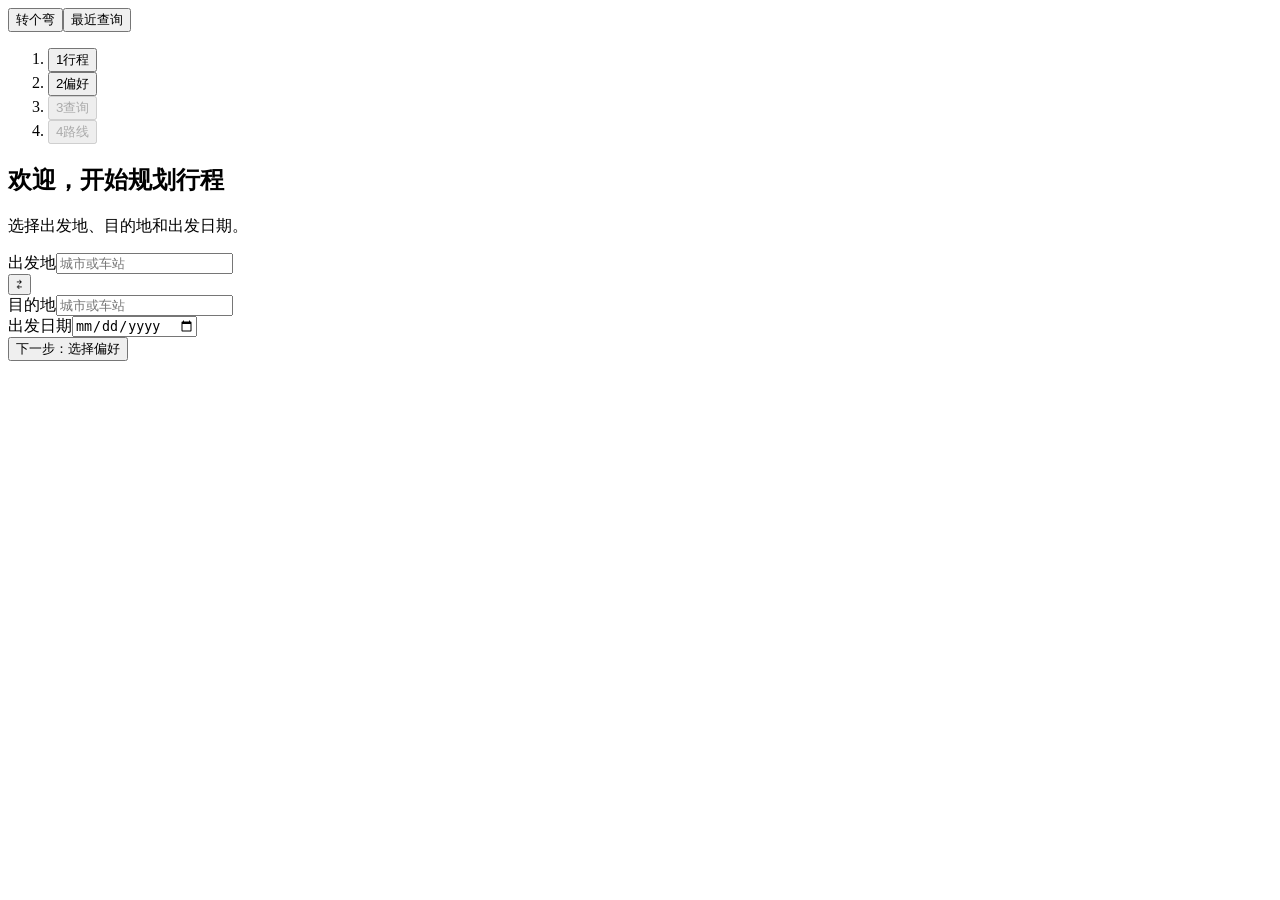
==== web/index.html @ ed067f0e "Release v1.0.0: railway transfer planner" ====
<!doctype html>
<html lang="zh-CN">
<head>
  <meta charset="utf-8">
  <meta name="viewport" content="width=device-width, initial-scale=1, viewport-fit=cover, interactive-widget=resizes-content">
  <meta name="theme-color" content="#ffffff">
  <meta name="description" content="选择行程、设置偏好，查询火车中转路线。">
  <title>转个弯 · 火车中转规划</title>
  <link rel="icon" href="/favicon.svg" type="image/svg+xml">
  <link rel="stylesheet" href="/style.css">
  <script src="/app.js" defer></script>
</head>
<body>
  <header class="site-header"><button type="button" class="brand" data-step="1">转个弯</button><button type="button" class="text-button" id="history-btn">最近查询</button></header>
  <nav class="step-nav" aria-label="行程规划步骤"><ol>
    <li><button type="button" data-step="1" aria-current="step"><span>1</span>行程</button></li>
    <li><button type="button" data-step="2"><span>2</span>偏好</button></li>
    <li><button type="button" data-step="3" disabled><span>3</span>查询</button></li>
    <li><button type="button" data-step="4" disabled><span>4</span>路线</button></li>
  </ol></nav>
  <main class="wizard">
    <form id="search-form" novalidate>
      <section class="step-page" id="step-1" aria-labelledby="trip-heading">
        <div class="page-heading"><h1 id="trip-heading" tabindex="-1">欢迎，开始规划行程</h1><p>选择出发地、目的地和出发日期。</p></div>
        <div class="station-row">
          <div class="field autocomplete"><label for="origin">出发地</label><input id="origin" name="origin" required placeholder="城市或车站" autocomplete="off" role="combobox" aria-autocomplete="list" aria-controls="origin-list" aria-expanded="false"><ul class="suggestions" id="origin-list" role="listbox" hidden></ul></div>
          <button class="swap-button" type="button" id="swap" aria-label="交换出发地和目的地">⇄</button>
          <div class="field autocomplete"><label for="destination">目的地</label><input id="destination" name="destination" required placeholder="城市或车站" autocomplete="off" role="combobox" aria-autocomplete="list" aria-controls="destination-list" aria-expanded="false"><ul class="suggestions" id="destination-list" role="listbox" hidden></ul></div>
        </div>
        <div class="field"><label for="date">出发日期</label><input id="date" name="date" type="date" required></div>
        <p class="error-message" id="trip-error" role="alert" hidden></p>
        <div class="page-actions"><button type="button" class="primary-button" id="next-preferences">下一步：选择偏好</button></div>
      </section>
      <section class="step-page" id="step-2" aria-labelledby="preferences-heading" hidden>
        <div class="page-heading"><h1 id="preferences-heading" tabindex="-1">选择出行偏好</h1></div>
        <div class="trip-summary"><span data-trip-summary></span><button type="button" class="text-button" data-step="1">修改行程</button></div>
        <p class="muted" id="editing-notice" hidden>修改条件将停止当前查询。</p>
        <fieldset class="mode-field"><legend>更在意什么</legend><div class="mode-grid" role="group" aria-label="行程偏好">
          <button type="button" class="mode active" data-mode="balanced" aria-pressed="true">均衡推荐</button>
          <button type="button" class="mode" data-mode="price" aria-pressed="false">价格优先</button>
          <button type="button" class="mode" data-mode="duration" aria-pressed="false">总耗时短</button>
          <button type="button" class="mode" data-mode="sleeper" aria-pressed="false">夜间卧铺</button>
        </div><input type="hidden" id="mode" value="balanced"></fieldset>
        <div class="row two time-options"><div class="field"><label for="time">最早出发时间</label><input id="time" name="time" type="time" value="08:00" required></div><div class="field"><label for="latest">最晚到达时间</label><input id="latest" name="latest" type="datetime-local" required></div></div>
        <div id="sleep-options" hidden><div class="field"><label for="min-sleep">夜间卧铺可休息时段至少</label><select id="min-sleep"><option value="240">4 小时</option><option value="300">5 小时</option><option value="360" selected>6 小时</option><option value="420">7 小时</option><option value="480">8 小时</option></select><p class="field-note">按 22:00—次日 08:00 内的卧铺乘车时段计算。</p></div>
            <div class="field"><label for="early-policy">凌晨换乘偏好</label><select id="early-policy"><option value="prefer">尽量避开（卧铺可 5 点后到站）</option><option value="strict">严格避开 00:00—06:00</option><option value="allow">不限制凌晨换乘</option></select></div>
</div>
          <details id="preferences"><summary>高级选项 <span id="advanced-count">未设置额外条件</span><span class="disclosure">展开</span></summary><div class="advanced">
            <div class="row two"><div class="field"><label for="depart-days">连续可出发天数</label><select id="depart-days"><option value="1">仅所选当天</option><option value="2">当天及次日</option><option value="3">连续 3 天</option></select></div><div class="field"><label for="budget">票价预算 / 元</label><input id="budget" type="number" min="1" max="100000" step="0.5" inputmode="decimal" placeholder="不限"></div></div>
            <div class="field autocomplete"><label for="via">中转城市或车站</label><input id="via" placeholder="例如：武汉" autocomplete="off" role="combobox" aria-autocomplete="list" aria-controls="via-list" aria-expanded="false"><ul class="suggestions" id="via-list" role="listbox" hidden></ul></div>
            <div class="field"><label class="sr-only" for="via-mode">中转城市条件</label><select id="via-mode"><option value="prefer">优先搜索这里，也接受其他城市</option><option value="must">必须在这里中转</option></select></div>
            <div class="row two"><div class="field"><label for="min-transfer">最短换乘 / 分钟</label><input id="min-transfer" type="number" min="20" max="600" value="45"></div><div class="field"><label for="max-transfer">最长等待 / 分钟</label><input id="max-transfer" type="number" min="20" max="1440" value="360"></div></div>
            <details class="stay-details"><summary>想在中转城市停一会儿？</summary><p>填写后作为停留时长限制，替代最长等待设置。</p><div class="row two"><div class="field"><label for="stay-min">至少停留 / 分钟</label><input id="stay-min" type="number" min="0" max="1440" placeholder="例如 240"></div><div class="field"><label for="stay-max">最多停留 / 分钟</label><input id="stay-max" type="number" min="0" max="1440" placeholder="例如 480"></div></div></details>
            <fieldset class="seat-field"><legend>接受的席别</legend><div class="seat-options">
              <label><input type="checkbox" name="seats" value="O" checked>二等座</label><label><input type="checkbox" name="seats" value="3" checked>硬卧</label><label><input type="checkbox" name="seats" value="4" checked>软卧</label><label><input type="checkbox" name="seats" value="F" checked>动卧</label><label><input type="checkbox" name="seats" value="I" checked>一等卧</label><label><input type="checkbox" name="seats" value="J" checked>二等卧</label><label><input type="checkbox" name="seats" value="M">一等座</label><label><input type="checkbox" name="seats" value="9">商务座</label><label><input type="checkbox" name="seats" value="1">硬座</label><label><input type="checkbox" name="seats" value="WZ">无座</label>
            </div></fieldset>
            <div class="field"><label for="exclude">避开这些中转城市</label><input id="exclude" placeholder="多个城市用逗号分隔"></div>
            <label class="check-row"><input id="cross" type="checkbox"><span>接受同城换站<small>至少预留 120 分钟，市内交通需自行核实</small></span></label>

            <label class="check-row"><input id="unavailable" type="checkbox"><span>也看无票或状态待确认的路线<small>作为备选参考，与全程有票的方案区分</small></span></label>
          </div></details>

        <p id="form-error" class="error-message" role="alert" hidden></p>
        <div class="page-actions"><button type="button" class="secondary-button" data-step="1">上一步</button><button class="primary-button" id="search-button" type="submit">开始寻找路线</button></div>
      </section>
    </form>
    <section class="step-page" id="step-3" aria-labelledby="progress-heading" hidden>
      <div class="page-heading"><h1 id="progress-heading" tabindex="-1">正在寻找路线</h1></div>
      <div class="trip-summary"><span data-search-summary></span></div>
      <div id="loading" class="progress-content" role="status"><div class="progress-label"><strong id="progress-message">准备查询</strong><span id="progress-percent">0%</span></div><progress id="progress" max="100" value="0"></progress><ol class="query-stages"><li>查询列车</li><li>组合路线</li><li>核验票价</li></ol></div>
      <p id="progress-note" class="muted">按实际乘车日期查询余票与票价。</p>
      <p id="progress-error" class="error-message" role="alert" hidden></p>
      <div class="page-actions"><button type="button" class="secondary-button" data-step="2">返回偏好</button><button type="button" class="text-button" id="cancel-button">停止查询</button><button type="button" class="primary-button" id="retry-button" hidden>重新查询</button><button type="button" class="primary-button" id="view-results" data-step="4" hidden>查看路线</button></div>
    </section>
    <section class="step-page results-page" id="step-4" aria-labelledby="results-heading" hidden>
      <div class="page-heading result-heading"><div><h1 id="results-heading" tabindex="-1">路线结果</h1><p id="result-summary"></p></div><div class="result-actions"><button type="button" class="text-button" id="share">分享条件</button><button type="button" class="secondary-button" data-step="2">修改条件</button></div></div>
      <div id="active-filters" class="filter-tags" hidden></div>
      <div id="results-content">
        <div class="list-toolbar"><p id="result-count"></p><label for="sort" class="sr-only">路线排序</label><select id="sort"><option value="balanced">均衡推荐</option><option value="price">已核验价格最低</option><option value="duration">总耗时最短</option><option value="arrival">最早到达</option><option value="sleeper">卧铺达标 · 少占白天</option></select></div>
        <div id="route-list" class="route-list" aria-live="polite"></div>
        <div id="empty-state" class="empty-state" hidden><h2>未找到符合条件的路线</h2><p id="empty-hint"></p><button type="button" class="secondary-button" id="relax">修改偏好</button></div>
        <details class="scope-box" id="scope-box"><summary><span id="scope-summary">查询范围与数据说明</span></summary><div id="scope-content"></div></details>
      </div>
    </section>
  </main>
  <div id="compare-bar" class="compare-bar" hidden><span>已选 <b id="compare-count">0</b> 条路线</span><button class="text-button" id="clear-compare">清空</button><button class="primary-button" id="open-compare">对比路线</button></div>
  <dialog id="detail-dialog"><div class="dialog-heading"><h2 id="dialog-title">路线对比</h2><button type="button" class="icon-button close-dialog" aria-label="关闭">×</button></div><div id="dialog-content"></div></dialog>
  <dialog id="history-dialog"><div class="dialog-heading"><h2>最近查询</h2><button type="button" class="icon-button close-dialog" aria-label="关闭">×</button></div><p class="muted">仅保存在这台设备。恢复条件后需重新查询。</p><div id="history-list"></div><button class="text-button" id="clear-history">清除记录</button></dialog>
  <div id="toast" role="status" hidden></div>
</body>
</html>
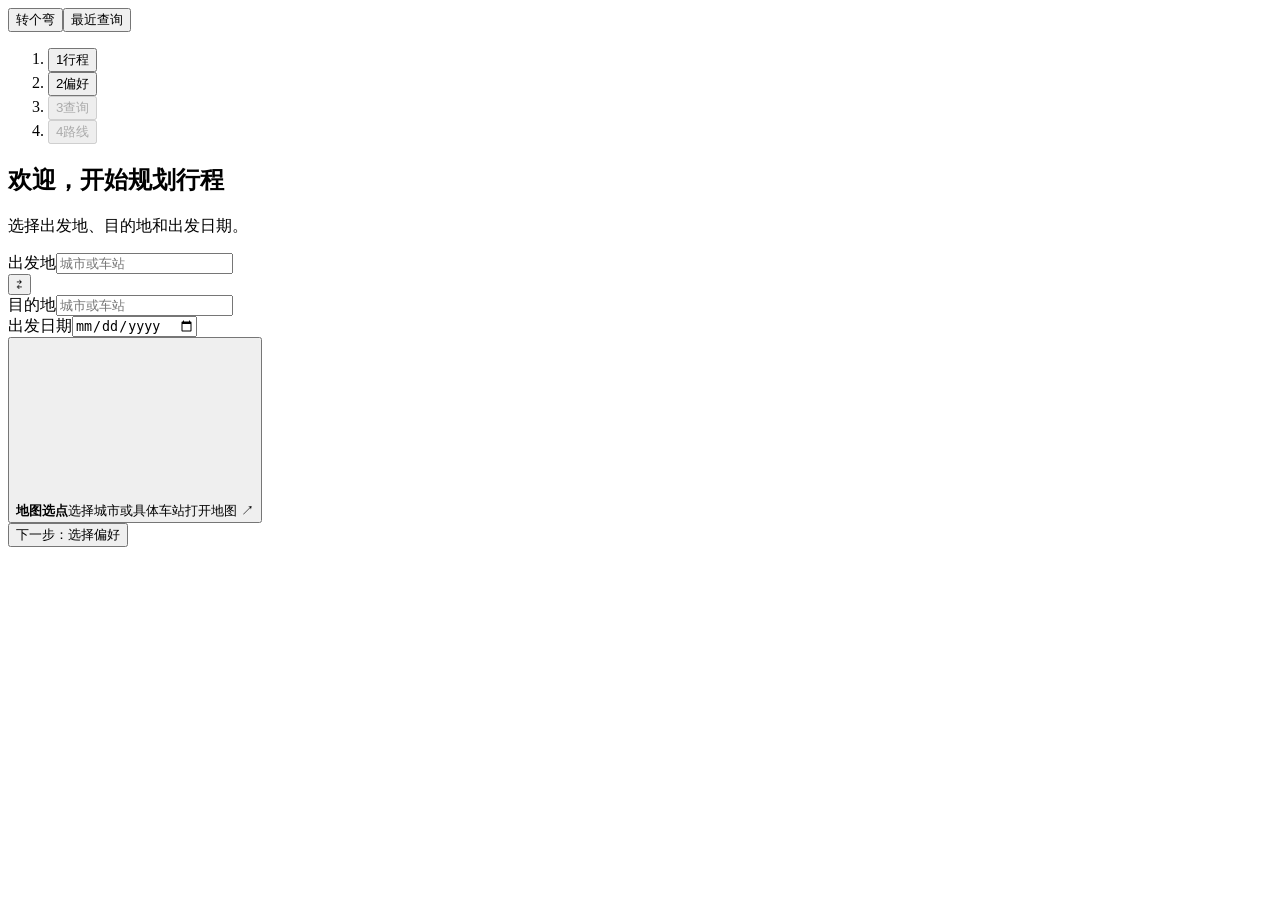
==== commit be0f846f: "Release v1.1.0: map selection and live route search map" ====
--- a/web/index.html
+++ b/web/index.html
@@ -8,7 +8,10 @@
   <title>转个弯 · 火车中转规划</title>
   <link rel="icon" href="/favicon.svg" type="image/svg+xml">
   <link rel="stylesheet" href="/style.css">
+  <link rel="stylesheet" href="/map.css">
   <script src="/app.js" defer></script>
+  <script src="/vendor/d3.min.js" defer></script>
+  <script src="/map.js" defer></script>
 </head>
 <body>
   <header class="site-header"><button type="button" class="brand" data-step="1">转个弯</button><button type="button" class="text-button" id="history-btn">最近查询</button></header>
@@ -22,12 +25,13 @@
     <form id="search-form" novalidate>
       <section class="step-page" id="step-1" aria-labelledby="trip-heading">
         <div class="page-heading"><h1 id="trip-heading" tabindex="-1">欢迎，开始规划行程</h1><p>选择出发地、目的地和出发日期。</p></div>
-        <div class="station-row">
+        <div class="trip-layout"><div class="trip-fields"><div class="station-row">
           <div class="field autocomplete"><label for="origin">出发地</label><input id="origin" name="origin" required placeholder="城市或车站" autocomplete="off" role="combobox" aria-autocomplete="list" aria-controls="origin-list" aria-expanded="false"><ul class="suggestions" id="origin-list" role="listbox" hidden></ul></div>
           <button class="swap-button" type="button" id="swap" aria-label="交换出发地和目的地">⇄</button>
           <div class="field autocomplete"><label for="destination">目的地</label><input id="destination" name="destination" required placeholder="城市或车站" autocomplete="off" role="combobox" aria-autocomplete="list" aria-controls="destination-list" aria-expanded="false"><ul class="suggestions" id="destination-list" role="listbox" hidden></ul></div>
         </div>
         <div class="field"><label for="date">出发日期</label><input id="date" name="date" type="date" required></div>
+        </div><button type="button" id="open-map" class="map-preview" aria-haspopup="dialog" aria-controls="map-dialog"><svg id="map-preview-svg" viewBox="0 0 600 400" aria-hidden="true"></svg><span class="map-preview-caption"><strong>地图选点</strong><span id="map-preview-summary">选择城市或具体车站</span><span class="map-preview-open">打开地图 ↗</span></span></button></div>
         <p class="error-message" id="trip-error" role="alert" hidden></p>
         <div class="page-actions"><button type="button" class="primary-button" id="next-preferences">下一步：选择偏好</button></div>
       </section>
@@ -67,8 +71,8 @@
     <section class="step-page" id="step-3" aria-labelledby="progress-heading" hidden>
       <div class="page-heading"><h1 id="progress-heading" tabindex="-1">正在寻找路线</h1></div>
       <div class="trip-summary"><span data-search-summary></span></div>
-      <div id="loading" class="progress-content" role="status"><div class="progress-label"><strong id="progress-message">准备查询</strong><span id="progress-percent">0%</span></div><progress id="progress" max="100" value="0"></progress><ol class="query-stages"><li>查询列车</li><li>组合路线</li><li>核验票价</li></ol></div>
-      <p id="progress-note" class="muted">按实际乘车日期查询余票与票价。</p>
+      <div id="loading" class="progress-content" role="status"><div class="progress-label"><strong id="progress-message">准备查询</strong><span id="progress-percent">0%</span></div><progress id="progress" max="100" value="0"></progress></div>
+      <div class="query-map-wrap"><svg id="query-map" viewBox="0 0 800 440" role="img" aria-label="路线搜索进度地图，圆点表示查询地点，箭头表示正在核价的候选区间"></svg><p id="query-map-fallback" class="muted" hidden>地图暂不可用，查询仍在继续。</p><span class="query-map-attribution">© OpenStreetMap · 示意连线</span></div>
       <p id="progress-error" class="error-message" role="alert" hidden></p>
       <div class="page-actions"><button type="button" class="secondary-button" data-step="2">返回偏好</button><button type="button" class="text-button" id="cancel-button">停止查询</button><button type="button" class="primary-button" id="retry-button" hidden>重新查询</button><button type="button" class="primary-button" id="view-results" data-step="4" hidden>查看路线</button></div>
     </section>
@@ -86,6 +90,12 @@
   <div id="compare-bar" class="compare-bar" hidden><span>已选 <b id="compare-count">0</b> 条路线</span><button class="text-button" id="clear-compare">清空</button><button class="primary-button" id="open-compare">对比路线</button></div>
   <dialog id="detail-dialog"><div class="dialog-heading"><h2 id="dialog-title">路线对比</h2><button type="button" class="icon-button close-dialog" aria-label="关闭">×</button></div><div id="dialog-content"></div></dialog>
   <dialog id="history-dialog"><div class="dialog-heading"><h2>最近查询</h2><button type="button" class="icon-button close-dialog" aria-label="关闭">×</button></div><p class="muted">仅保存在这台设备。恢复条件后需重新查询。</p><div id="history-list"></div><button class="text-button" id="clear-history">清除记录</button></dialog>
+  <dialog id="map-dialog" aria-labelledby="map-title">
+    <header class="map-header"><h2 id="map-title">地图选点</h2><div class="map-targets" role="group" aria-label="正在选择的地点"><button type="button" data-map-target="origin" aria-pressed="true">出发地 <span id="map-origin-value">未选择</span></button><button type="button" class="map-clear" data-map-clear="origin" aria-label="清除出发地">清除</button><span aria-hidden="true">→</span><button type="button" data-map-target="destination" aria-pressed="false">目的地 <span id="map-destination-value">未选择</span></button><button type="button" class="map-clear" data-map-clear="destination" aria-label="清除目的地">清除</button></div><button type="button" class="icon-button" id="close-map" aria-label="关闭地图">×</button></header>
+    <div class="map-body"><div class="map-canvas-wrap"><svg id="rail-map" role="group" aria-label="中国城市与火车站地图，可使用缩放按钮或方向键移动" tabindex="0"></svg><div class="map-controls" role="group" aria-label="地图视图"><button type="button" id="map-zoom-in" aria-label="放大地图">＋</button><button type="button" id="map-zoom-out" aria-label="缩小地图">−</button><button type="button" id="map-home">全国</button><button type="button" id="map-fit-route">两地</button></div><p id="map-status" class="map-status" role="status">正在载入本地地图…</p><div class="map-attribution"><span>城市边界 OSM · 获取于 2026-10-18</span><a href="https://www.openstreetmap.org/copyright" target="_blank" rel="noreferrer">© OpenStreetMap contributors · ODbL</a></div></div>
+    <aside class="map-panel" aria-label="选择城市或车站"><div class="map-search"><label for="map-search">查找城市或车站</label><input id="map-search" type="search" placeholder="例如：苏州、昆山南" autocomplete="off"><div id="map-search-results" class="map-search-results"></div></div><div id="map-place-panel"><h3>选择出发地</h3><p>点击城市，查看本市和附近车站。</p></div><div id="map-station-list"></div><details class="map-data-note"><summary>地图数据与覆盖</summary><p id="map-coverage"></p><p>未匹配坐标的车站仍可在主界面输入。箭头表示两地位置关系。行政边界为历史简化资料，不用于精确判断边界。</p></details></aside></div>
+    <footer class="map-footer"><span id="map-selection-summary" aria-live="polite">请选择出发地和目的地</span><button type="button" class="primary-button" id="map-done">完成选择</button></footer>
+  </dialog>
   <div id="toast" role="status" hidden></div>
 </body>
 </html>
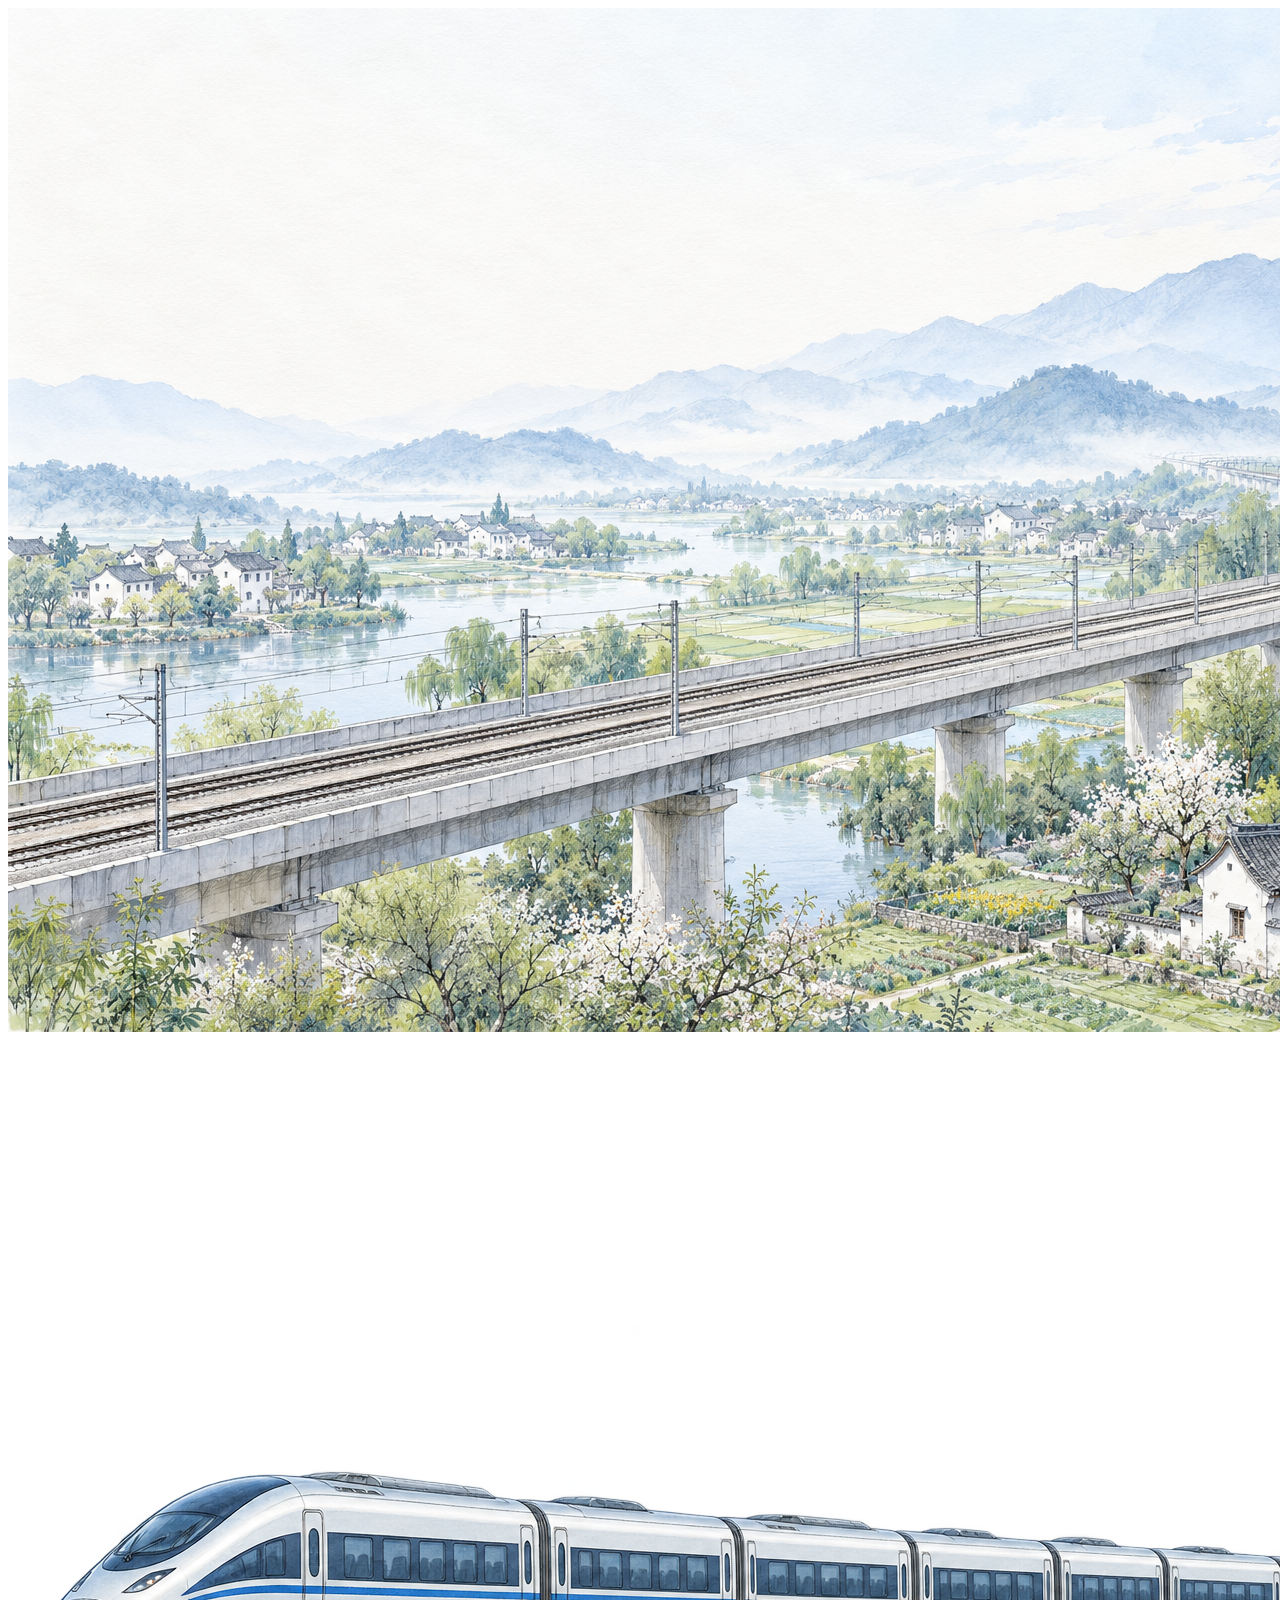
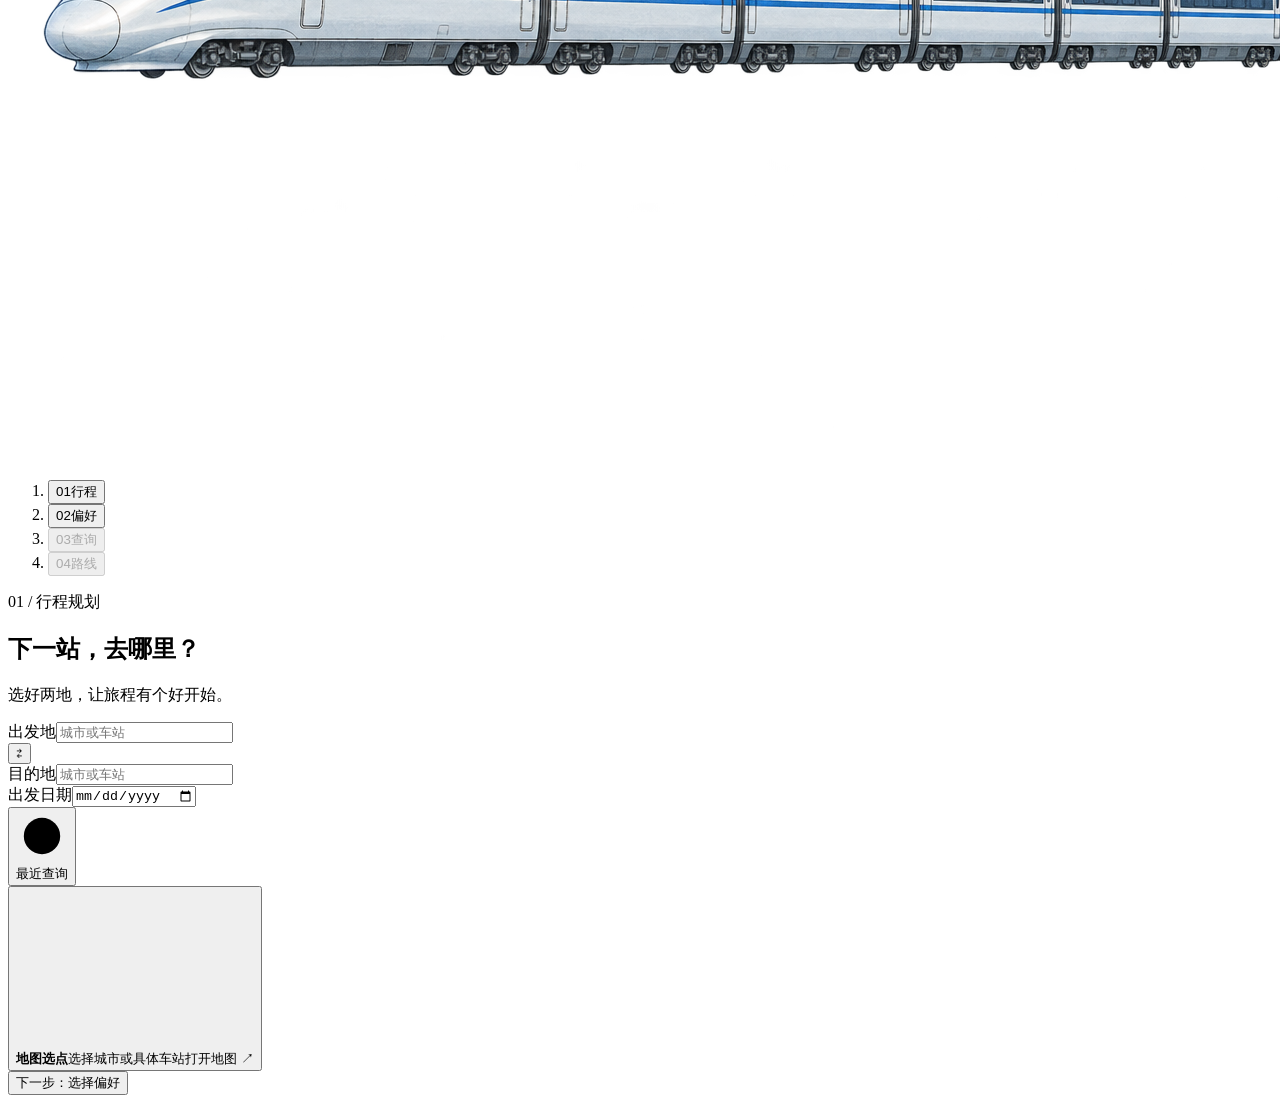
==== commit 17be2a2a: "Release v1.2.0: hand-drawn railway design and layered motion" ====
--- a/web/index.html
+++ b/web/index.html
@@ -3,7 +3,7 @@
 <head>
   <meta charset="utf-8">
   <meta name="viewport" content="width=device-width, initial-scale=1, viewport-fit=cover, interactive-widget=resizes-content">
-  <meta name="theme-color" content="#ffffff">
+  <meta name="theme-color" content="#eef5fa">
   <meta name="description" content="选择行程、设置偏好，查询火车中转路线。">
   <title>转个弯 · 火车中转规划</title>
   <link rel="icon" href="/favicon.svg" type="image/svg+xml">
@@ -14,62 +14,63 @@
   <script src="/map.js" defer></script>
 </head>
 <body>
-  <header class="site-header"><button type="button" class="brand" data-step="1">转个弯</button><button type="button" class="text-button" id="history-btn">最近查询</button></header>
-  <nav class="step-nav" aria-label="行程规划步骤"><ol>
-    <li><button type="button" data-step="1" aria-current="step"><span>1</span>行程</button></li>
-    <li><button type="button" data-step="2"><span>2</span>偏好</button></li>
-    <li><button type="button" data-step="3" disabled><span>3</span>查询</button></li>
-    <li><button type="button" data-step="4" disabled><span>4</span>路线</button></li>
+  <div class="sketch-scene" aria-hidden="true"><div class="scene-canvas"><img class="scene-landscape" src="[data-uri]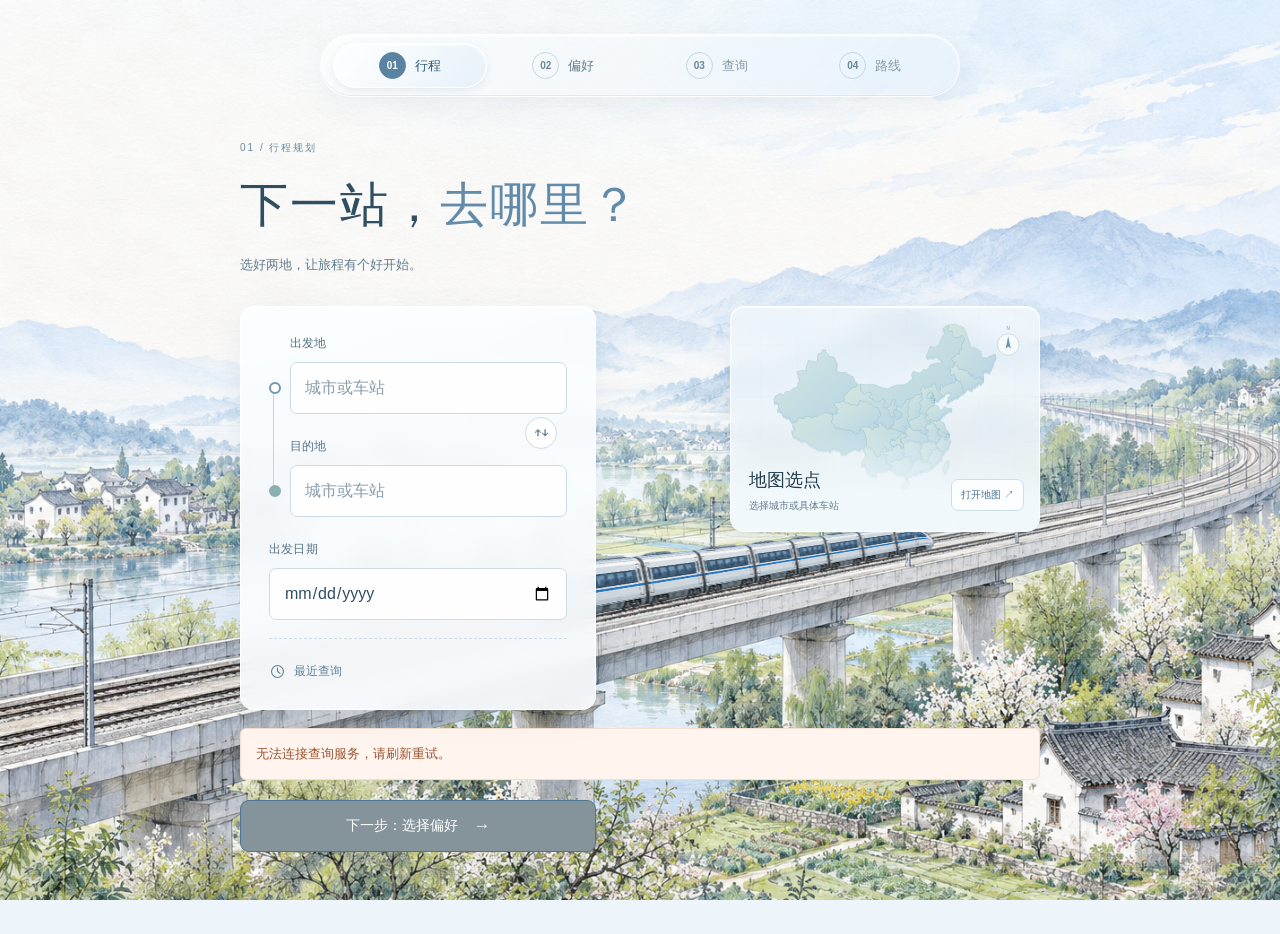
==== commit ea345a07: "Publish Railway Planner for web use" ====
--- a/web/index.html
+++ b/web/index.html
@@ -6,12 +6,12 @@
   <meta name="theme-color" content="#eef5fa">
   <meta name="description" content="选择行程、设置偏好，查询火车中转路线。">
   <title>转个弯 · 火车中转规划</title>
-  <link rel="icon" href="/favicon.svg" type="image/svg+xml">
-  <link rel="stylesheet" href="/style.css">
-  <link rel="stylesheet" href="/map.css">
-  <script src="/app.js" defer></script>
-  <script src="/vendor/d3.min.js" defer></script>
-  <script src="/map.js" defer></script>
+  <link rel="icon" href="./favicon.svg" type="image/svg+xml">
+  <link rel="stylesheet" href="./style.css">
+  <link rel="stylesheet" href="./map.css">
+  <script src="./app.js" defer></script>
+  <script src="./vendor/d3.min.js" defer></script>
+  <script src="./map.js" defer></script>
 </head>
 <body>
   <div class="sketch-scene" aria-hidden="true"><div class="scene-canvas"><img class="scene-landscape" src="[data-uri]